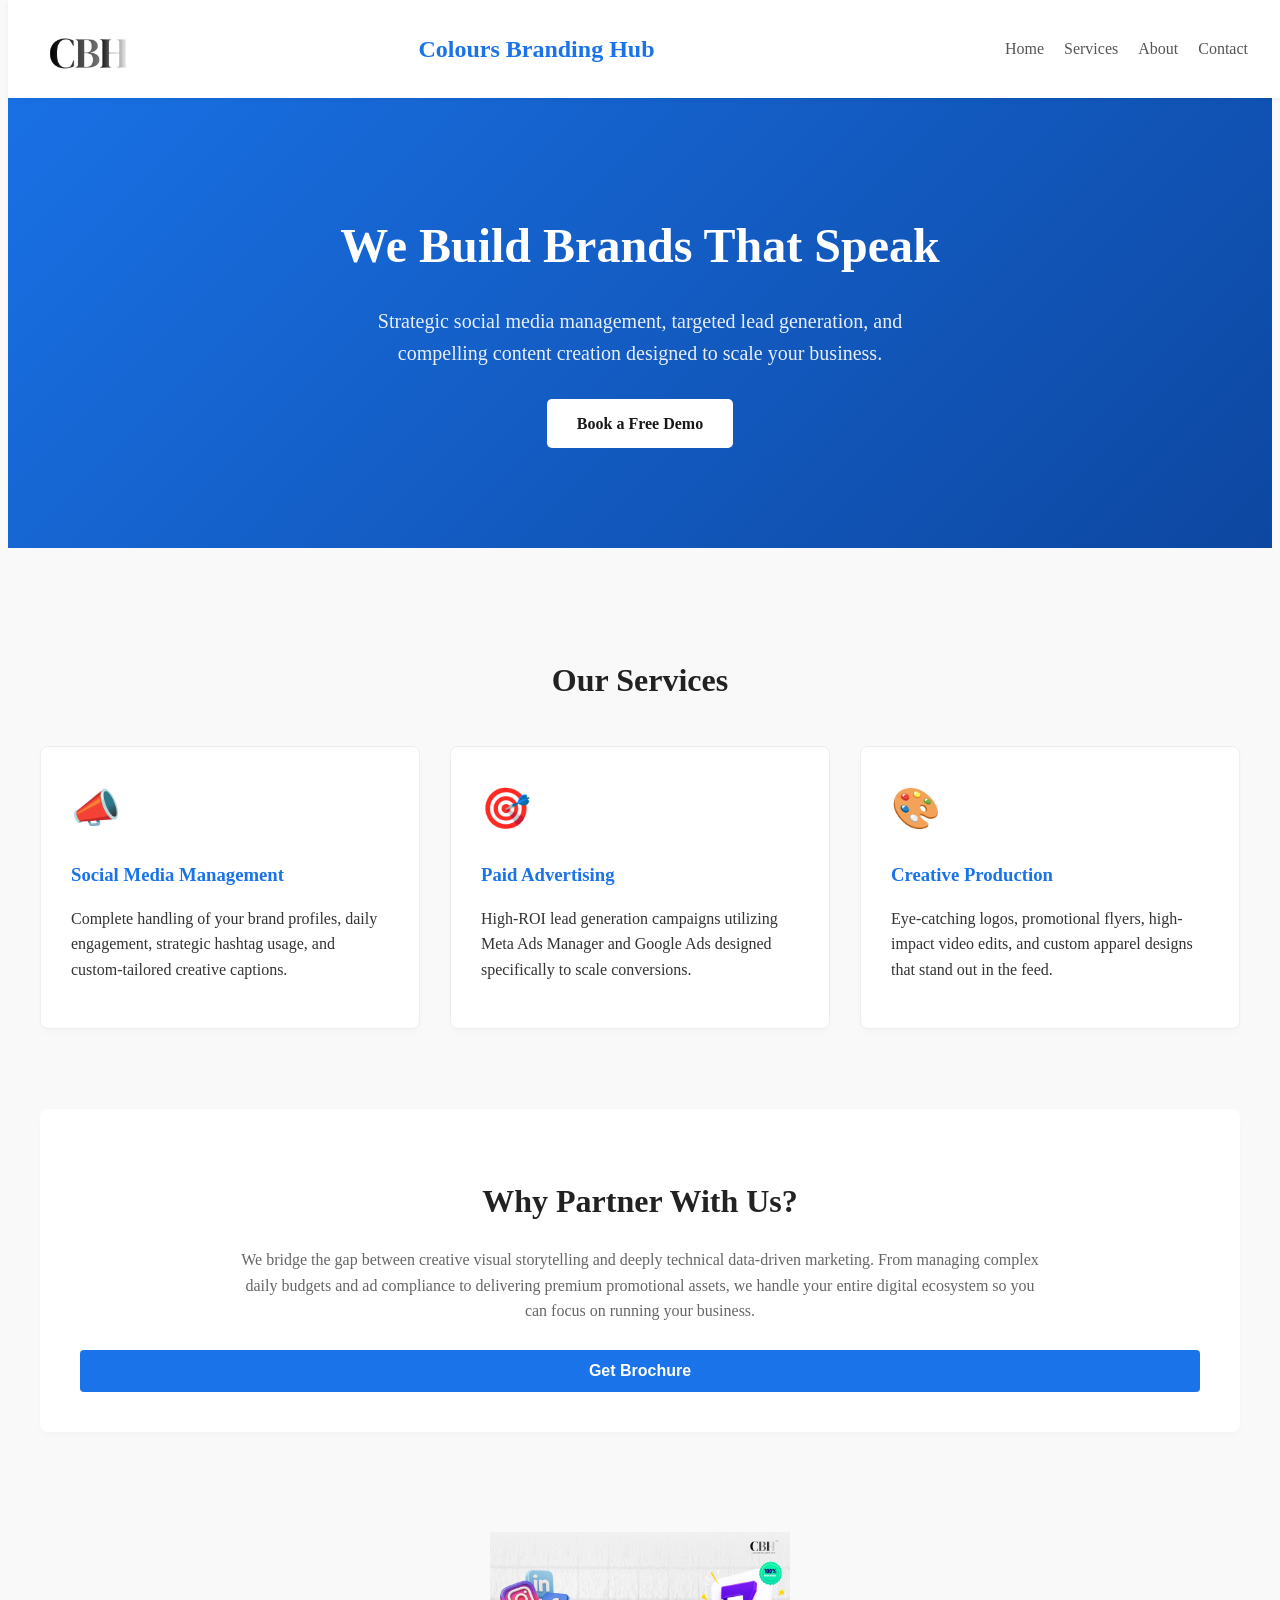
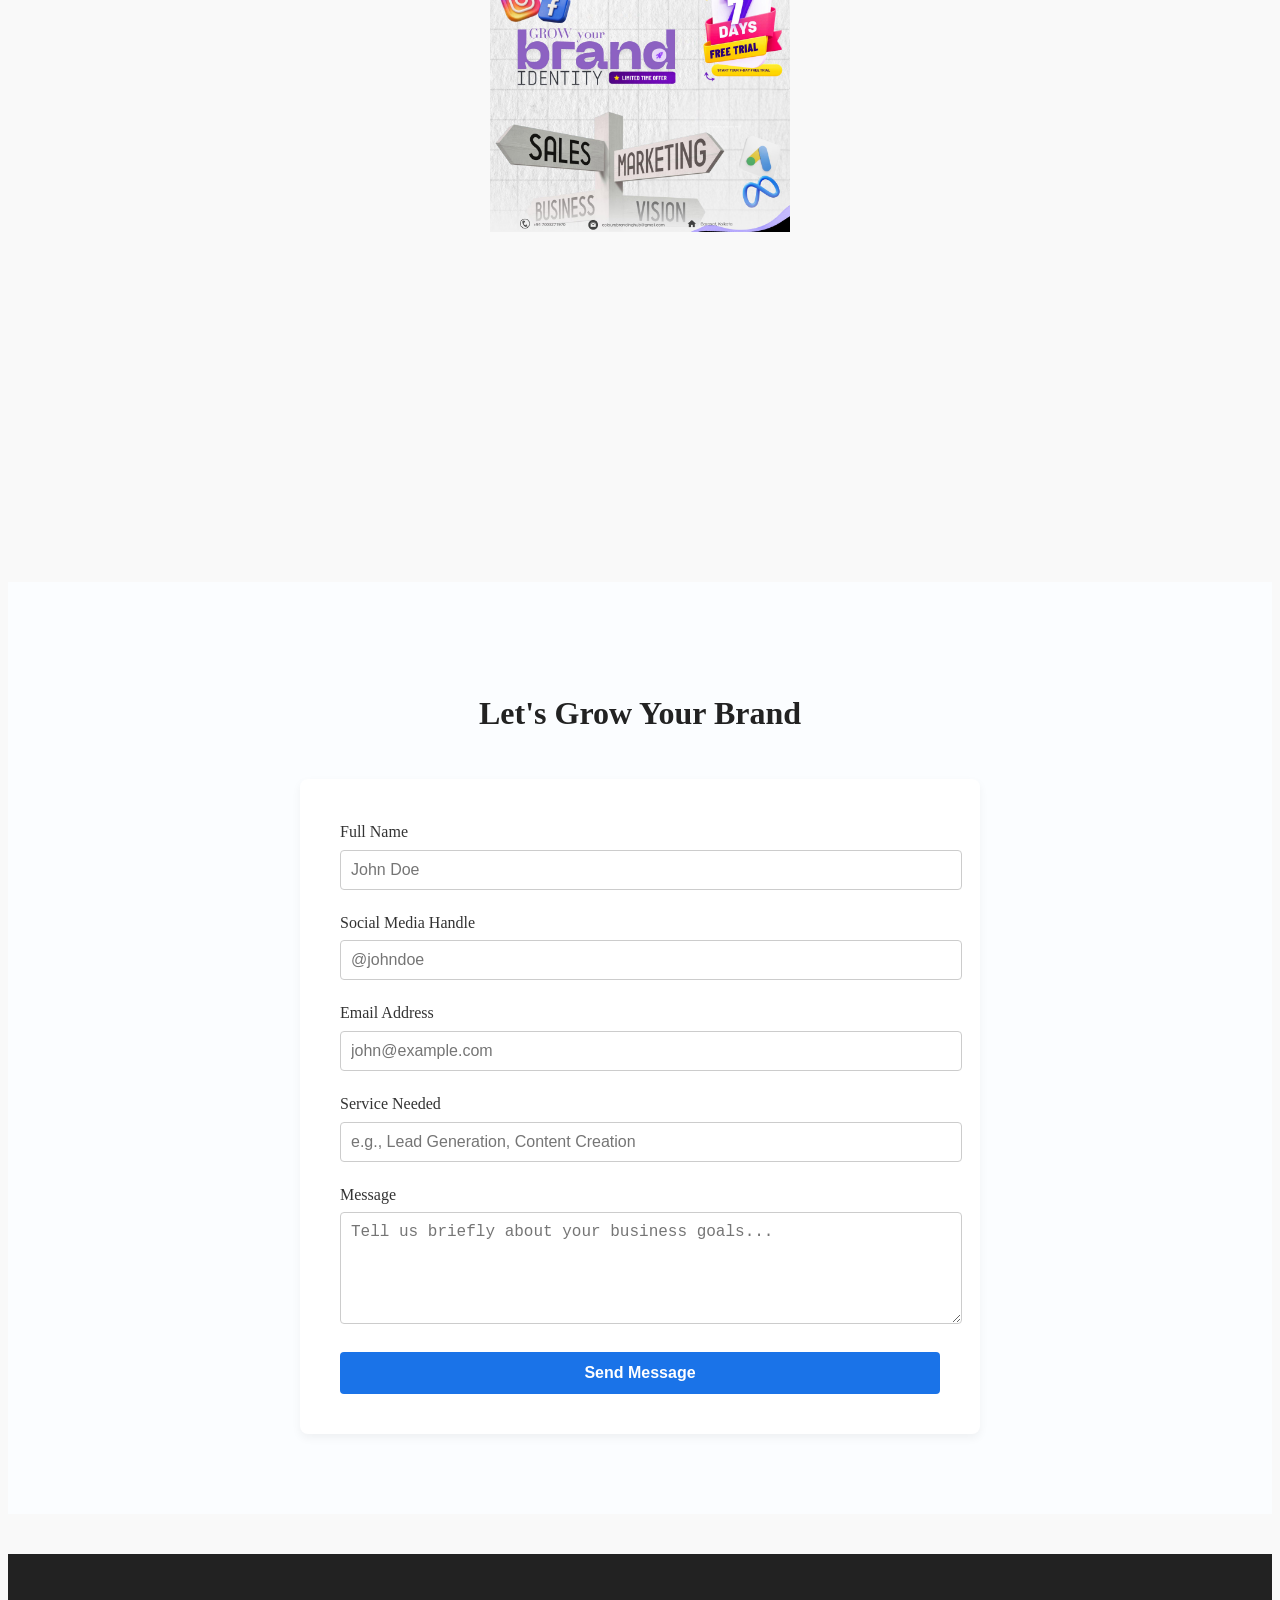
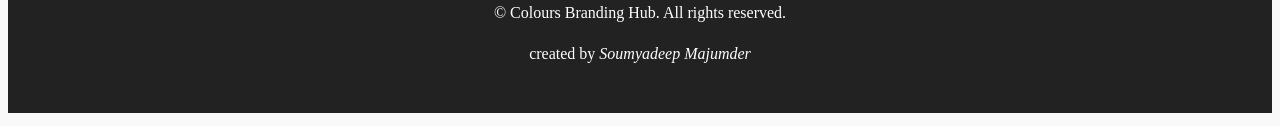
==== index.html @ 40aafb8b "Add files via upload" ====
<!DOCTYPE html>
<html lang="en">
<head>
    <meta charset="UTF-8">
    <meta name="viewport" content="width=device-width, initial-scale=1.0">
    <title>Colours Branding Hub </title>
    <link rel="stylesheet" href="stylesheet.css">
</head>
<body>

    <header>
        <div class="nav-container">
            <img src="/CBH video sample/LOGO.jpeg" alt="Colours Branding Hub Logo" style="width: 80px; height: 9%;" >
            <a href="#" class="logo"><b>Colours Branding Hub</b> </a>
            <nav>
                <ul>
                    <li><a href="#home">Home</a></li>
                    <li><a href="#services">Services</a></li>
                    <li><a href="#about">About</a></li>
                    <li><a href="#contact">Contact</a></li>
                </ul>
            </nav>
        </div>
    </header>

    <section class="hero" id="home">
        <h1>We Build Brands That Speak</h1>
        <p>Strategic social media management, targeted lead generation, and compelling content creation designed to scale your business.</p>
        <a href="#contact" class="cta-btn" style="color: #171819;">Book a Free Demo</a>
    </section>

    <section class="container" id="services">
        <h2 class="section-title">Our Services</h2>
        <div class="services-grid">
            <div class="service-card">
                <div class="service-icon">📣</div>
                <h3>Social Media Management</h3>
                <p>Complete handling of your brand profiles, daily engagement, strategic hashtag usage, and custom-tailored creative captions.</p>
            </div>
            <div class="service-card">
                <div class="service-icon">🎯</div>
                <h3>Paid Advertising</h3>
                <p>High-ROI lead generation campaigns utilizing Meta Ads Manager and Google Ads designed specifically to scale conversions.</p>
            </div>
            <div class="service-card">
                <div class="service-icon">🎨</div>
                <h3>Creative Production</h3>
                <p>Eye-catching logos, promotional flyers, high-impact video edits, and custom apparel designs that stand out in the feed.</p>
            </div>
        </div>
    </section>

    <section class="container" style="padding-top: 0;">
        <div class="about-section" id="about">
            <h2 class="section-title" style="margin-bottom: 20px;">Why Partner With Us?</h2>
            <p style="text-align: center; max-width: 800px; margin: 0 auto; color: #666;">
                We bridge the gap between creative visual storytelling and deeply technical data-driven marketing. From managing complex daily budgets and ad compliance to delivering premium promotional assets, we handle your entire digital ecosystem so you can focus on running your business.
            </p>
            <br>
            <button type="redirect" class="submit-btn">Get Brochure </button>
            </div>
        <div class ="media container">
            <img class="media-item image-side" src="/CBH video sample/IMAGE1.jpg" alt="Colours Branding Hub Promotional image" style="width: 100%; max-width: 300px; display: block; margin: 20px auto;">
            <video class="media-item video-side" autoplay loop muted
             style="width: 100%; max-width: 300px; display: block; margin: 20px auto;">
                <source src="/CBH video sample/cafe green bite video shoot.mp4" type="video/mp4">
                Your browser does not support the video tag.
            </video>
        </div>
    </section>

    <section class="container" id="contact" style="background-color: #fbfdff; max-width: 100%;">
        <div style="max-width: 1200px; margin: 0 auto;">
            <h2 class="section-title">Let's Grow Your Brand</h2>
            <div class="contact-container">
                <form action="#" method="POST">
                    <div class="form-group">
                        <label for="name">Full Name</label>
                        <input type="text" id="name" name="name" required placeholder="John Doe">
                    </div>
                    <div class="form-group">
                        <label for="social media">Social Media Handle</label>
                        <input type="text" id="social media" name="social media" required placeholder="@johndoe">
                    </div>
                    <div class="form-group">
                        <label for="email">Email Address</label>
                        <input type="email" id="email" name="email" required placeholder="john@example.com">
                    </div>
                    <div class="form-group">
                        <label for="service">Service Needed</label>
                        <input type="text" id="service" name="service" placeholder="e.g., Lead Generation, Content Creation">
                    </div>
                    <div class="form-group">
                        <label for="message">Message</label>
                        <textarea id="message" name="message" rows="5" required placeholder="Tell us briefly about your business goals..."></textarea>
                    </div>
                    <button type="submit" class="submit-btn">Send Message</button>
                </form>
            </div>
        </div>
    </section>

    <footer>
        
        <p>&copy; Colours Branding Hub. All rights reserved.</p>
        <blockquote>
            <p> created by <em>Soumyadeep Majumder</em></p>
        </blockquote>
    </footer>

</body>
</html>
---- stylesheet.css ----
<style>
        * {
            margin: 0;
            padding: 0;
            box-sizing: border-box;
            font-family: 'Segoe UI', Tahoma, Geneva, Verdana, sans-serif;
        }

        body {
            color: #333;
            line-height: 1.6;
            background-color: #f9f9f9;
        }

        /* Header & Navigation */
        header {
            background-color: #ffffff;
            box-shadow: 0 2px 5px rgba(0,0,0,0.05);
            position: fixed;
            width: 100%;
            top: 0;
            z-index: 1000;
        }

        .nav-container {
            display: flex;
            justify-content: space-between;
            align-items: center;
            max-width: 1200px;
            margin: 0 auto;
            padding: 20px;
        }

        .logo {
            font-size: 24px;
            font-weight: bold;
            color: #1a73e8;
            text-decoration: none;
        }

        nav ul {
            display: flex;
            list-style: none;
        }

        nav ul li {
            margin-left: 20px;
        }

        nav ul li a {
            text-decoration: none;
            color: #555;
            font-weight: 500;
            transition: color 0.3s;
        }

        nav ul li a:hover {
            color: #1a73e8;
        }

        /* Hero Section */
        .hero {
            background: linear-gradient(135deg, #1a73e8 0%, #0d47a1 100%);
            color: white;
            padding: 160px 20px 100px;
            text-align: center;
        }

        .hero h1 {
            font-size: 48px;
            margin-bottom: 20px;
            font-weight: 800;
        }

        .hero p {
            font-size: 20px;
            margin-bottom: 30px;
            max-width: 600px;
            margin-left: auto;
            margin-right: auto;
            opacity: 0.9;
        }

        .cta-btn {
            display: inline-block;
            background-color: #ffffff;
            color: #1a73e8;
            padding: 12px 30px;
            border-radius: 5px;
            text-decoration: none;
            font-weight: bold;
            transition: transform 0.3s, box-shadow 0.3s;
        }

        .cta-btn:hover {
            transform: translateY(-2px);
            box-shadow: 0 4px 15px rgba(0,0,0,0.2);
        }

        /* Main Container */
        .container {
            max-width: 1200px;
            margin: 0 auto;
            padding: 80px 20px;
        }

        .section-title {
            text-align: center;
            font-size: 32px;
            margin-bottom: 40px;
            color: #222;
        }

        /* Services Grid */
        .services-grid {
            display: grid;
            grid-template-columns: repeat(auto-fit, minmax(280px, 1fr));
            gap: 30px;
        }

        .service-card {
            background: white;
            padding: 30px;
            border-radius: 8px;
            box-shadow: 0 4px 6px rgba(0,0,0,0.02);
            border: 1px solid #eee;
            transition: translateY 0.3s;
        }

        .service-card:hover {
            transform: translateY(-5px);
        }

        .service-icon {
            font-size: 40px;
            margin-bottom: 15px;
        }

        .service-card h3 {
            margin-bottom: 10px;
            color: #1a73e8;
        }

        /* About Section */
        .about-section {
            background-color: #ffffff;
            border-radius: 8px;
            padding: 40px;
            box-shadow: 0 4px 6px rgba(0,0,0,0.02);
        }

        /* Contact Form */
        .contact-container {
            max-width: 600px;
            margin: 0 auto;
            background: white;
            padding: 40px;
            border-radius: 8px;
            box-shadow: 0 4px 10px rgba(0,0,0,0.05);
        }

        .form-group {
            margin-bottom: 20px;
        }

        .form-group label {
            display: block;
            margin-bottom: 5px;
            font-weight: 500;
        }

        .form-group input, .form-group textarea {
            width: 100%;
            padding: 10px;
            border: 1px solid #ccc;
            border-radius: 4px;
            font-size: 16px;
        }

        .submit-btn {
            background-color: #1a73e8;
            color: white;
            border: none;
            padding: 12px 20px;
            font-size: 16px;
            border-radius: 4px;
            cursor: pointer;
            width: 100%;
            font-weight: bold;
            transition: background 0.3s;
        }

        .submit-btn:hover {
            background-color: #0d47a1;
        }

        /* Footer */
        footer {
            background-color: #222;
            color: #fff;
            text-align: center;
            padding: 30px 20px;
            margin-top: 40px;
        }

        /* Responsive Breakpoint */
        @media (max-width: 768px) {
            .nav-container {
                flex-direction: column;
            }
            nav ul {
                margin-top: 15px;
            }
            .hero h1 {
                font-size: 32px;
            }
        }
    </style>
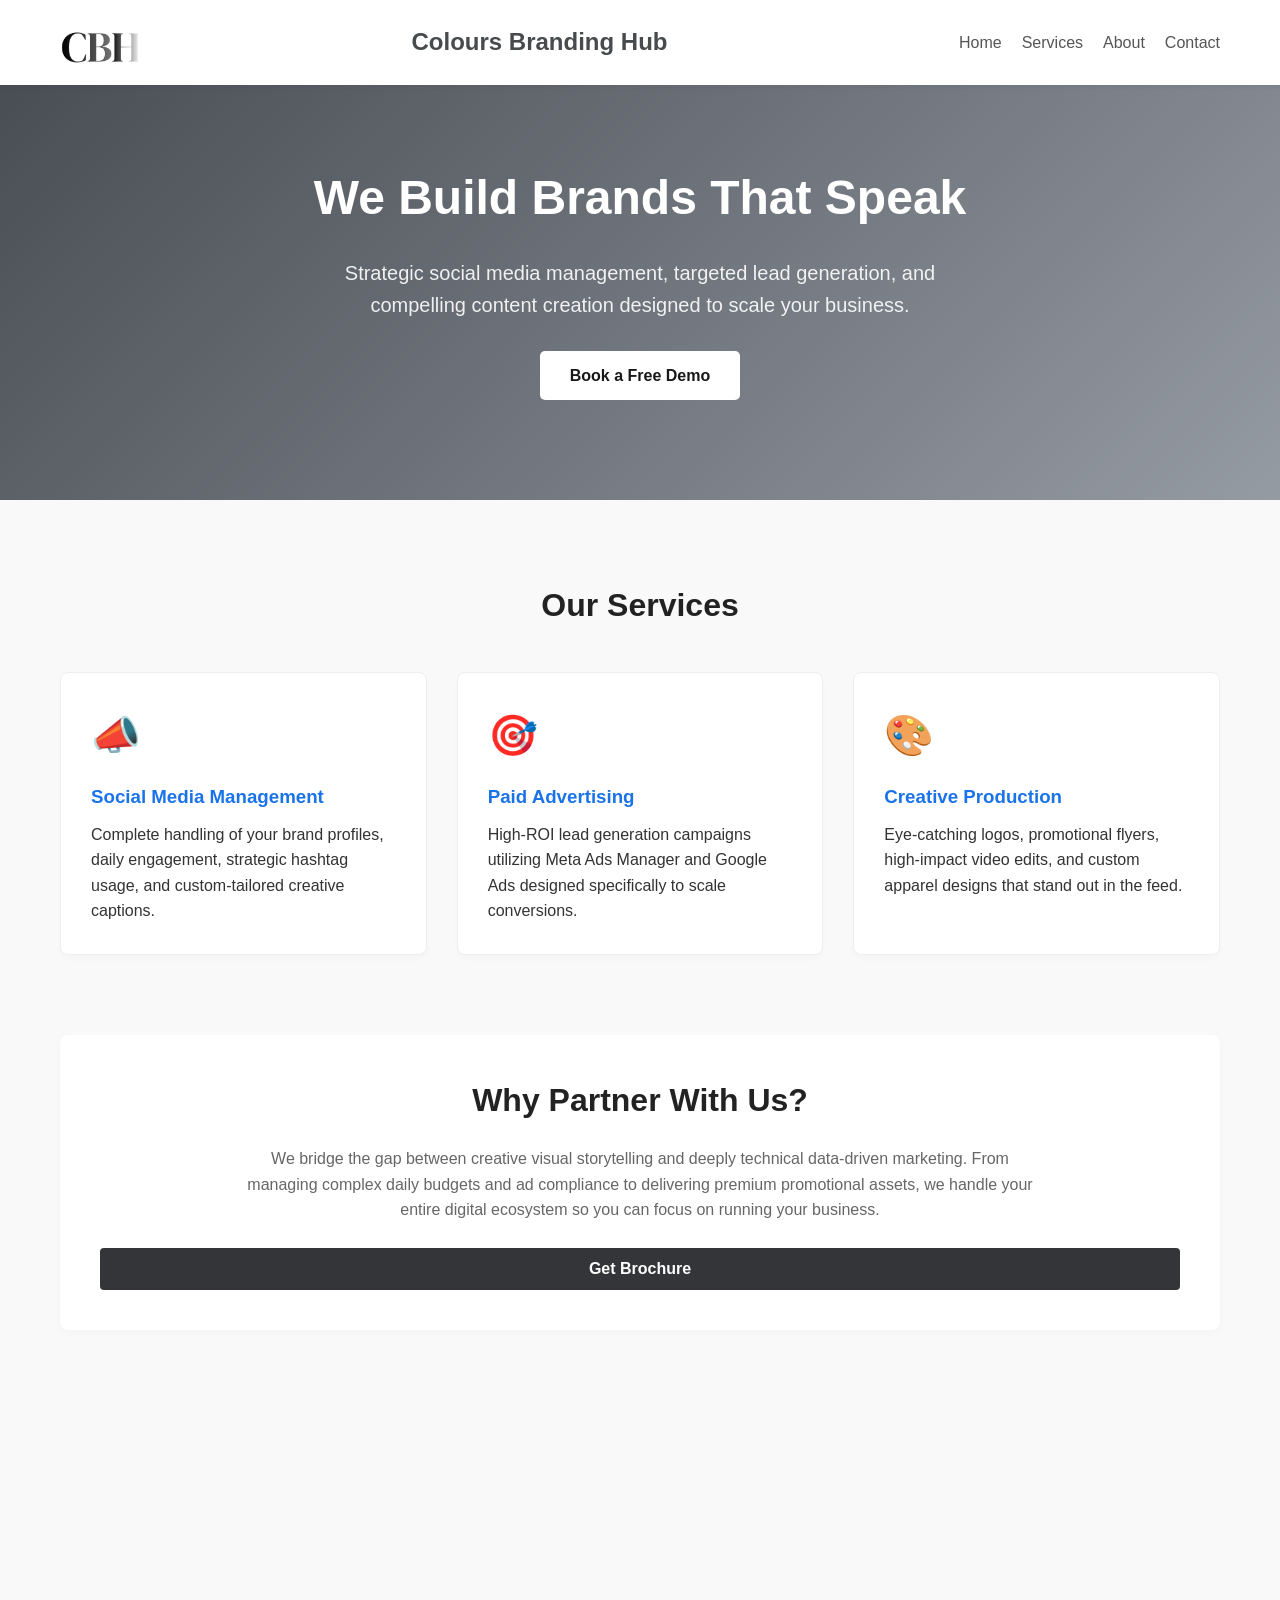
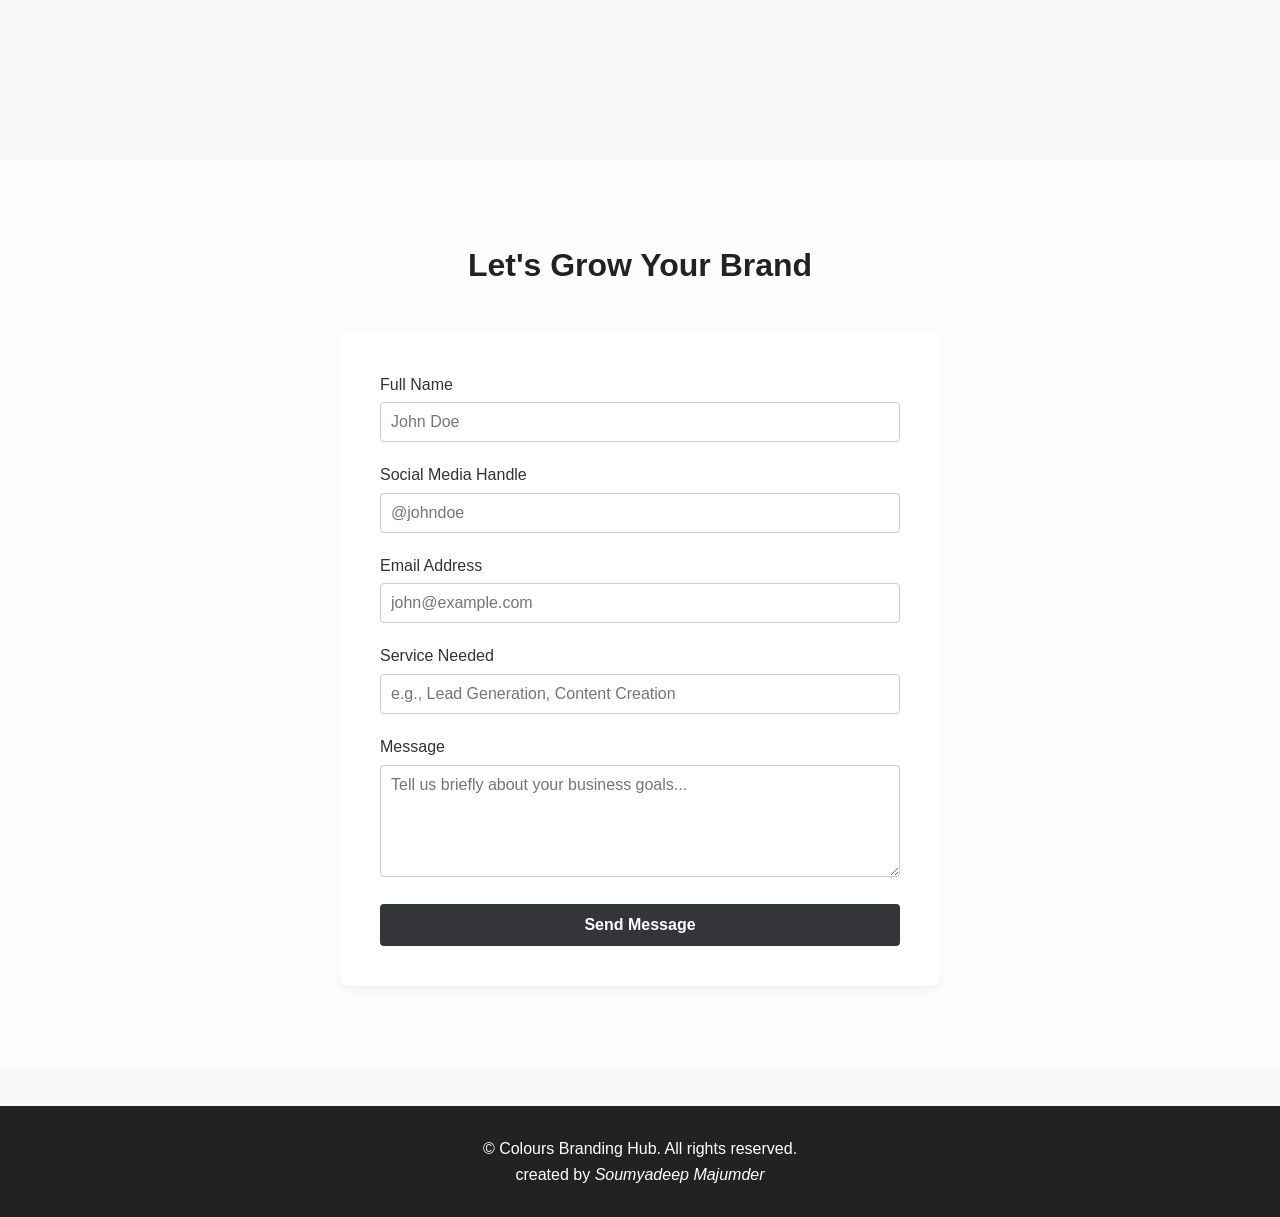
==== commit 316377bd: "Fix HTML encoding issues in index.html" ====
--- a/index.html
+++ b/index.html
@@ -5,7 +5,7 @@
     <meta name="viewport" content="width=device-width, initial-scale=1.0">
     <title>Colours Branding Hub </title>
     <link rel="stylesheet" href="stylesheet.css">
-</head>
+</head> 
 <body>
 
     <header>
@@ -57,10 +57,9 @@
                 We bridge the gap between creative visual storytelling and deeply technical data-driven marketing. From managing complex daily budgets and ad compliance to delivering premium promotional assets, we handle your entire digital ecosystem so you can focus on running your business.
             </p>
             <br>
-            <button type="redirect" class="submit-btn">Get Brochure </button>
+            <button type="redirect" onclick="window.location.href='CBH video sample/CBH brochure.jpeg'" class="submit-btn">Get Brochure </button>
             </div>
         <div class ="media container">
-            <img class="media-item image-side" src="/CBH video sample/IMAGE1.jpg" alt="Colours Branding Hub Promotional image" style="width: 100%; max-width: 300px; display: block; margin: 20px auto;">
             <video class="media-item video-side" autoplay loop muted
              style="width: 100%; max-width: 300px; display: block; margin: 20px auto;">
                 <source src="/CBH video sample/cafe green bite video shoot.mp4" type="video/mp4">
@@ -109,4 +108,4 @@
     </footer>
 
 </body>
-</html>+</html>
--- a/stylesheet.css
+++ b/stylesheet.css
@@ -1,4 +1,3 @@
-    <style>
         * {
             margin: 0;
             padding: 0;
@@ -34,7 +33,7 @@
         .logo {
             font-size: 24px;
             font-weight: bold;
-            color: #1a73e8;
+            color: #484b4e;
             text-decoration: none;
         }
 
@@ -60,7 +59,7 @@
 
         /* Hero Section */
         .hero {
-            background: linear-gradient(135deg, #1a73e8 0%, #0d47a1 100%);
+            background: linear-gradient(135deg, #454a51 0%, #959ba3 100%);
             color: white;
             padding: 160px 20px 100px;
             text-align: center;
@@ -178,7 +177,7 @@
         }
 
         .submit-btn {
-            background-color: #1a73e8;
+            background-color: #333539;
             color: white;
             border: none;
             padding: 12px 20px;
@@ -187,11 +186,11 @@
             cursor: pointer;
             width: 100%;
             font-weight: bold;
-            transition: background 0.3s;
+            transition: 0.3s;
         }
 
         .submit-btn:hover {
-            background-color: #0d47a1;
+            background-color: #3f4245;
         }
 
         /* Footer */
@@ -215,4 +214,33 @@
                 font-size: 32px;
             }
         }
-    </style>+/* Media Section Container */
+.media-container {
+    display: flex;
+    align-items: center;      /* Vertically aligns items in the center */
+    justify-content: center;  /* Horizontally centers the entire block */
+    width: 100%;
+    max-width: 1000px;        /* Limits total width on large screens */
+    margin: 40px auto;        /* Margins: 40px top/bottom, auto centers the container */
+    gap: 40px;                /* Modern way to handle spacing between columns cleanly */
+}
+
+/* Styling for both media elements */
+.media-item {
+    flex: 1;                  /* Forces both columns to be equal width */
+    width: 100%;              /* Allows the element to scale properly inside the flex item */
+    height: auto;             /* Maintains aspect ratio */
+    border-radius: 8px;       /* Optional: rounds the corners */
+    object-fit: cover;        /* Prevents distortion if elements have mismatched aspect ratios */
+}
+
+/* Responsive design for smaller mobile screens */
+@media (max-width: 768px) {
+    .media-container {
+        flex-direction: column; /* Stacks items vertically on mobile */
+        gap: 20px;   }           
+    
+    .media-item {
+        width: 100%;           /* Elements take up full screen width */
+    }
+}
